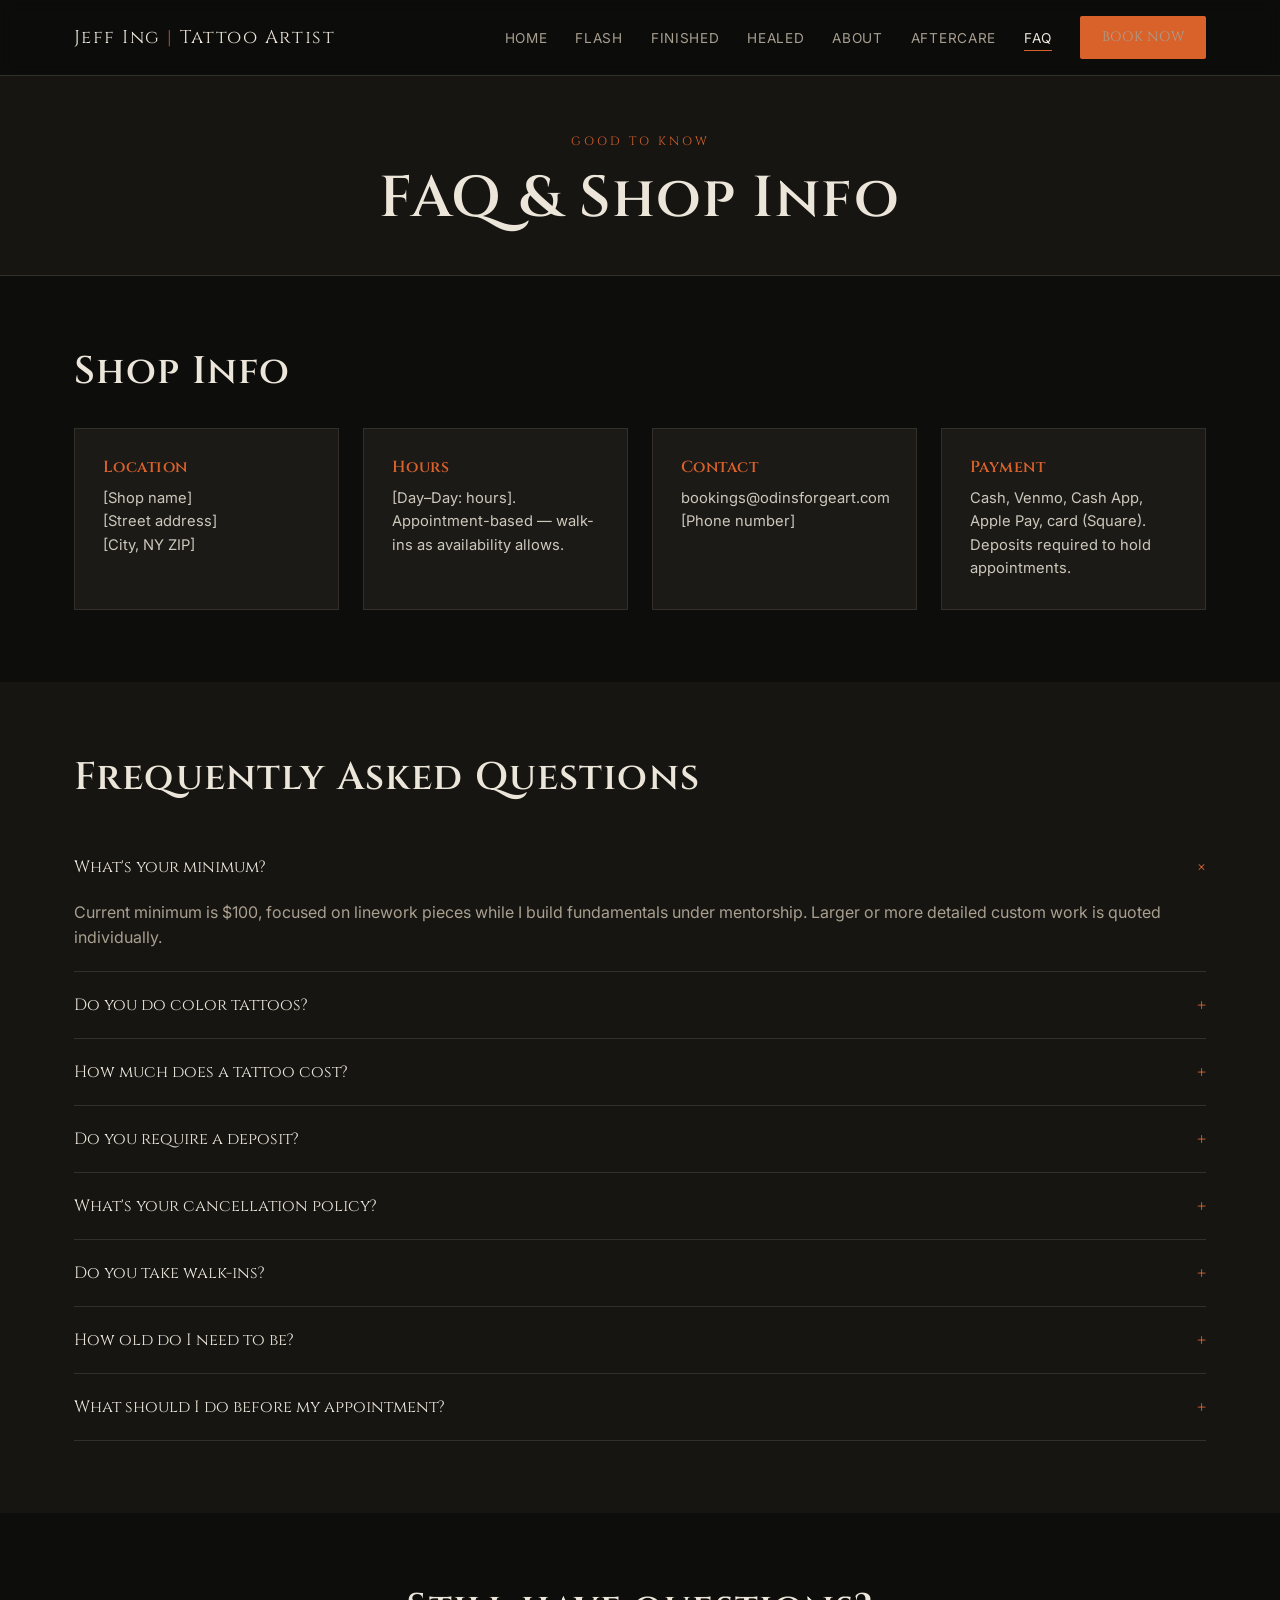
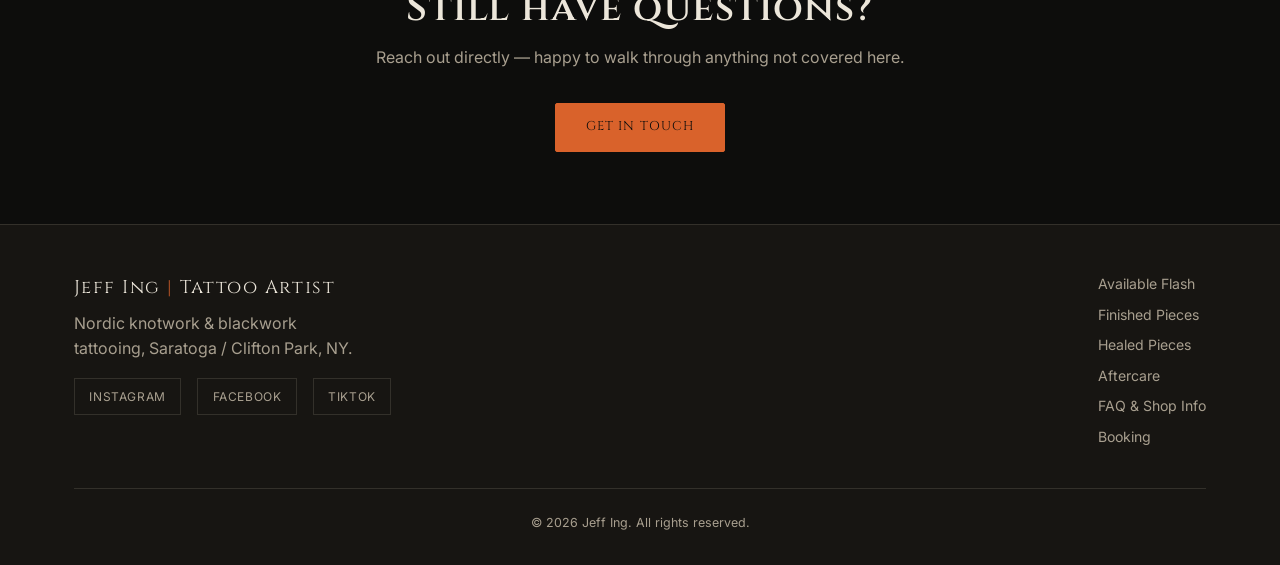
==== odinsforgeart-website 3/faq.html @ 67cf1f57 "Add files via upload" ====
<!DOCTYPE html>
<html lang="en">
<head>
<meta charset="UTF-8">
<meta name="viewport" content="width=device-width, initial-scale=1.0">
<title>FAQ &amp; Shop Info — Jeff Ing | Tattoo Artist</title>
<meta name="description" content="Frequently asked questions and shop information for Jeff Ing, tattoo artist.">
<link rel="preconnect" href="https://fonts.googleapis.com">
<link href="https://fonts.googleapis.com/css2?family=Cinzel:wght@500;600;700&family=Inter:wght@400;500;600&display=swap" rel="stylesheet">
<link rel="stylesheet" href="assets/css/style.css">
</head>
<body>

<header class="site-header">
  <div class="nav-wrap">
    <a href="index.html" class="brand">Jeff Ing <span>|</span> Tattoo Artist</a>
    <button class="nav-toggle" aria-label="Toggle navigation">
      <span></span><span></span><span></span>
    </button>
    <ul class="nav-links">
      <li><a href="index.html">Home</a></li>
      <li><a href="flash.html">Flash</a></li>
      <li><a href="finished.html">Finished</a></li>
      <li><a href="healed.html">Healed</a></li>
      <li><a href="about.html">About</a></li>
      <li><a href="aftercare.html">Aftercare</a></li>
      <li><a href="faq.html" class="active">FAQ</a></li>
      <li><a href="booking.html" class="btn btn-solid">Book Now</a></li>
    </ul>
  </div>
</header>

<section class="page-hero">
  <div class="container">
    <span class="eyebrow">Good to Know</span>
    <h1>FAQ &amp; Shop Info</h1>
  </div>
</section>

<section>
  <div class="container">
    <h2>Shop Info</h2>
    <div class="info-grid mt-2">
      <div class="info-card">
        <h3>Location</h3>
        <p><span data-field="shop_name">[Shop name]</span><br><span data-field="address_line1">[Street address]</span><br><span data-field="address_line2">[City, NY ZIP]</span></p>
      </div>
      <div class="info-card">
        <h3>Hours</h3>
        <p data-field="hours">[Day–Day: hours]. Appointment-based — walk-ins as availability allows.</p>
      </div>
      <div class="info-card">
        <h3>Contact</h3>
        <p><span data-field="booking_email">bookings@odinsforgeart.com</span><br><span data-field="phone">[Phone number]</span></p>
      </div>
      <div class="info-card">
        <h3>Payment</h3>
        <p>Cash, Venmo, Cash App, Apple Pay, card (Square). Deposits required to hold appointments.</p>
      </div>
    </div>
  </div>
</section>

<section class="alt">
  <div class="container">
    <h2>Frequently Asked Questions</h2>
    <div class="mt-2" id="faq-list"></div>
  </div>
</section>

<section class="text-center">
  <div class="container max-w">
    <h2>Still have questions?</h2>
    <p>Reach out directly — happy to walk through anything not covered here.</p>
    <a href="booking.html" class="btn btn-solid mt-2">Get in Touch</a>
  </div>
</section>

<footer class="site-footer">
  <div class="container">
    <div class="footer-grid">
      <div class="footer-brand">
        <a href="index.html" class="brand">Jeff Ing <span>|</span> Tattoo Artist</a>
        <p data-field="tagline" style="max-width:280px; margin-top:0.5rem;">Nordic knotwork &amp; blackwork tattooing, Saratoga / Clifton Park, NY.</p>
        <div class="footer-social">
          <a href="#" target="_blank" rel="noopener" data-field="instagram_url">Instagram</a>
          <a href="#" target="_blank" rel="noopener" data-field="facebook_url">Facebook</a>
          <a href="#" target="_blank" rel="noopener" data-field="tiktok_url">TikTok</a>
        </div>
      </div>
      <nav class="footer-links">
        <a href="flash.html">Available Flash</a>
        <a href="finished.html">Finished Pieces</a>
        <a href="healed.html">Healed Pieces</a>
        <a href="aftercare.html">Aftercare</a>
        <a href="faq.html">FAQ &amp; Shop Info</a>
        <a href="booking.html">Booking</a>
      </nav>
    </div>
    <div class="footer-bottom">
      &copy; <span id="year"></span> Jeff Ing. All rights reserved.
    </div>
  </div>
</footer>

<script src="assets/js/main.js"></script>
<script>
  document.getElementById('year').textContent = new Date().getFullYear();
  loadFAQ('faq-list');
</script>
</body>
</html>
---- odinsforgeart-website 3/assets/css/style.css ----
/* ============================================================
   Jeff Ing | Tattoo Artist — odinsforgeart.com
   Shared stylesheet — dark forge / Nordic blackwork theme
   ============================================================ */

:root {
  --bg: #0d0d0c;
  --bg-alt: #171512;
  --bg-card: #1c1a16;
  --ember: #d9622b;
  --ember-dim: #a94d22;
  --steel: #8a97a8;
  --bone: #ece6da;
  --muted: #a89f8f;
  --border: #33302a;
  --available: #4c8a5f;
  --booked: #8a4c4c;

  --font-display: 'Cinzel', 'Georgia', serif;
  --font-body: 'Inter', -apple-system, BlinkMacSystemFont, sans-serif;

  --max-width: 1180px;
}

* { box-sizing: border-box; margin: 0; padding: 0; }

html { scroll-behavior: smooth; }

body {
  background: var(--bg);
  color: var(--bone);
  font-family: var(--font-body);
  line-height: 1.6;
  -webkit-font-smoothing: antialiased;
}

img { max-width: 100%; display: block; }

a { color: inherit; text-decoration: none; }

h1, h2, h3, h4 {
  font-family: var(--font-display);
  font-weight: 600;
  letter-spacing: 0.03em;
  line-height: 1.25;
}

h1 { font-size: clamp(2.2rem, 5vw, 3.6rem); }
h2 { font-size: clamp(1.6rem, 3.5vw, 2.4rem); margin-bottom: 0.75rem; }
h3 { font-size: 1.25rem; }

p { color: var(--muted); }

.container {
  max-width: var(--max-width);
  margin: 0 auto;
  padding: 0 1.5rem;
}

.eyebrow {
  font-family: var(--font-display);
  text-transform: uppercase;
  letter-spacing: 0.25em;
  font-size: 0.75rem;
  color: var(--ember);
  display: block;
  margin-bottom: 0.75rem;
}

.rune-divider {
  width: 60px;
  height: 3px;
  background: var(--ember);
  margin: 1.25rem 0;
}
.rune-divider.center { margin-left: auto; margin-right: auto; }

/* ---------- Buttons ---------- */
.btn {
  display: inline-block;
  padding: 0.85rem 1.9rem;
  border: 1px solid var(--ember);
  color: var(--bone);
  font-family: var(--font-display);
  letter-spacing: 0.08em;
  text-transform: uppercase;
  font-size: 0.8rem;
  border-radius: 2px;
  transition: all 0.2s ease;
  cursor: pointer;
  background: transparent;
}
.btn:hover { background: var(--ember); border-color: var(--ember); color: #0d0d0c; }
.btn-solid { background: var(--ember); color: #0d0d0c; }
.btn-solid:hover { background: var(--ember-dim); border-color: var(--ember-dim); color: var(--bone); }

/* ---------- Header / Nav ---------- */
.site-header {
  position: sticky;
  top: 0;
  z-index: 100;
  background: rgba(13,13,12,0.92);
  backdrop-filter: blur(6px);
  border-bottom: 1px solid var(--border);
}
.nav-wrap {
  display: flex;
  align-items: center;
  justify-content: space-between;
  padding: 1rem 1.5rem;
  max-width: var(--max-width);
  margin: 0 auto;
}
.brand {
  font-family: var(--font-display);
  font-size: 1.15rem;
  letter-spacing: 0.08em;
  color: var(--bone);
}
.brand span { color: var(--ember); }
.brand small {
  display: block;
  font-family: var(--font-body);
  font-size: 0.65rem;
  letter-spacing: 0.2em;
  color: var(--muted);
  text-transform: uppercase;
  margin-top: 2px;
}

.nav-links {
  display: flex;
  gap: 1.75rem;
  align-items: center;
  list-style: none;
}
.nav-links a {
  font-size: 0.85rem;
  letter-spacing: 0.05em;
  text-transform: uppercase;
  color: var(--muted);
  transition: color 0.2s ease;
  padding-bottom: 4px;
  border-bottom: 1px solid transparent;
}
.nav-links a:hover,
.nav-links a.active {
  color: var(--bone);
  border-bottom-color: var(--ember);
}
.nav-links .btn { padding: 0.6rem 1.3rem; }

.nav-toggle {
  display: none;
  flex-direction: column;
  gap: 5px;
  background: none;
  border: none;
  cursor: pointer;
  padding: 6px;
}
.nav-toggle span {
  width: 24px;
  height: 2px;
  background: var(--bone);
}

@media (max-width: 860px) {
  .nav-toggle { display: flex; }
  .nav-links {
    position: absolute;
    top: 100%;
    left: 0;
    right: 0;
    background: var(--bg-alt);
    flex-direction: column;
    align-items: flex-start;
    padding: 1.5rem;
    gap: 1.25rem;
    border-bottom: 1px solid var(--border);
    display: none;
  }
  .nav-links.open { display: flex; }
}

/* ---------- Hero ---------- */
.hero {
  padding: 6rem 0 5rem;
  text-align: center;
  background:
    radial-gradient(ellipse at top, rgba(217,98,43,0.10), transparent 60%),
    var(--bg);
  border-bottom: 1px solid var(--border);
}
.hero p.lede {
  max-width: 560px;
  margin: 1.25rem auto 2rem;
  font-size: 1.05rem;
}
.hero .btn-row { display: flex; gap: 1rem; justify-content: center; flex-wrap: wrap; }

/* ---------- Page header (non-home) ---------- */
.page-hero {
  padding: 3.5rem 0 2.5rem;
  text-align: center;
  border-bottom: 1px solid var(--border);
  background: var(--bg-alt);
}
.page-hero p { max-width: 620px; margin: 0.75rem auto 0; }

/* ---------- Section spacing ---------- */
section { padding: 4.5rem 0; }
section.alt { background: var(--bg-alt); }

/* ---------- Nav Cards (home) ---------- */
.card-grid {
  display: grid;
  grid-template-columns: repeat(auto-fit, minmax(240px, 1fr));
  gap: 1.5rem;
  margin-top: 2rem;
}
.nav-card {
  background: var(--bg-card);
  border: 1px solid var(--border);
  padding: 2rem 1.5rem;
  text-align: center;
  transition: border-color 0.2s ease, transform 0.2s ease;
}
.nav-card:hover { border-color: var(--ember); transform: translateY(-3px); }
.nav-card .icon {
  width: 46px; height: 46px;
  margin: 0 auto 1rem;
  border: 1px solid var(--ember);
  border-radius: 50%;
  display: flex; align-items: center; justify-content: center;
  color: var(--ember);
  font-family: var(--font-display);
  font-size: 1.1rem;
}
.nav-card p { font-size: 0.9rem; margin-top: 0.5rem; }
.nav-card a.link { display: inline-block; margin-top: 1rem; font-size: 0.75rem; letter-spacing: 0.1em; text-transform: uppercase; color: var(--ember); }

/* ---------- Gallery ---------- */
.filter-row {
  display: flex;
  flex-wrap: wrap;
  gap: 0.6rem;
  margin: 2rem 0 2.5rem;
}
.filter-btn {
  background: transparent;
  border: 1px solid var(--border);
  color: var(--muted);
  padding: 0.45rem 1rem;
  font-size: 0.75rem;
  text-transform: uppercase;
  letter-spacing: 0.06em;
  cursor: pointer;
  transition: all 0.2s ease;
}
.filter-btn:hover { border-color: var(--ember); color: var(--bone); }
.filter-btn.active { background: var(--ember); border-color: var(--ember); color: #0d0d0c; }

.gallery-grid {
  display: grid;
  grid-template-columns: repeat(auto-fill, minmax(260px, 1fr));
  gap: 1.75rem;
}

.piece-card {
  background: var(--bg-card);
  border: 1px solid var(--border);
  overflow: hidden;
  transition: border-color 0.2s ease;
}
.piece-card:hover { border-color: var(--ember); }

.piece-img {
  aspect-ratio: 4 / 5;
  background:
    repeating-linear-gradient(45deg, #1a1815, #1a1815 10px, #17150f 10px, #17150f 20px);
  display: flex;
  align-items: center;
  justify-content: center;
  border-bottom: 1px solid var(--border);
  position: relative;
}
.piece-img .placeholder-label {
  font-size: 0.7rem;
  letter-spacing: 0.08em;
  text-transform: uppercase;
  color: var(--muted);
  border: 1px dashed var(--border);
  padding: 0.6rem 0.9rem;
  text-align: center;
  max-width: 80%;
}

.piece-body { padding: 1.1rem 1.2rem 1.3rem; }
.piece-body h3 { margin-bottom: 0.3rem; }
.piece-meta {
  display: flex;
  flex-wrap: wrap;
  gap: 0.4rem;
  margin-top: 0.7rem;
}
.tag {
  font-size: 0.68rem;
  text-transform: uppercase;
  letter-spacing: 0.06em;
  padding: 0.25rem 0.6rem;
  border: 1px solid var(--border);
  color: var(--muted);
}
.tag.status-available { border-color: var(--available); color: var(--available); }
.tag.status-booked { border-color: var(--booked); color: var(--booked); }
.price {
  font-family: var(--font-display);
  color: var(--ember);
  margin-top: 0.6rem;
  font-size: 0.95rem;
}

/* ---------- About ---------- */
.about-grid {
  display: grid;
  grid-template-columns: 1fr 1.3fr;
  gap: 3rem;
  align-items: start;
}
@media (max-width: 780px) { .about-grid { grid-template-columns: 1fr; } }
.portrait-placeholder {
  aspect-ratio: 3/4;
  background: repeating-linear-gradient(45deg, #1a1815, #1a1815 10px, #17150f 10px, #17150f 20px);
  border: 1px solid var(--border);
  display: flex; align-items: center; justify-content: center;
  color: var(--muted);
  font-size: 0.75rem;
  text-transform: uppercase;
  letter-spacing: 0.08em;
  text-align: center;
  padding: 1rem;
}
.about-grid .body p { margin-bottom: 1rem; color: var(--bone); opacity: 0.9; }

/* ---------- Values / list blocks ---------- */
.value-list { list-style: none; margin-top: 1rem; }
.value-list li {
  padding-left: 1.4rem;
  position: relative;
  margin-bottom: 0.6rem;
  color: var(--bone);
}
.value-list li::before {
  content: "\2726";
  position: absolute; left: 0; color: var(--ember);
  font-size: 0.8rem;
}

/* ---------- FAQ accordion ---------- */
.faq-item {
  border-bottom: 1px solid var(--border);
}
.faq-question {
  width: 100%;
  text-align: left;
  background: none;
  border: none;
  color: var(--bone);
  font-family: var(--font-display);
  font-size: 1.02rem;
  padding: 1.25rem 0;
  cursor: pointer;
  display: flex;
  justify-content: space-between;
  align-items: center;
  gap: 1rem;
}
.faq-question .plus { color: var(--ember); font-size: 1.2rem; transition: transform 0.2s ease; }
.faq-item.open .plus { transform: rotate(45deg); }
.faq-answer {
  max-height: 0;
  overflow: hidden;
  transition: max-height 0.25s ease;
}
.faq-item.open .faq-answer { max-height: 400px; }
.faq-answer p { padding-bottom: 1.25rem; }

/* ---------- Info cards (Shop / FAQ) ---------- */
.info-grid {
  display: grid;
  grid-template-columns: repeat(auto-fit, minmax(220px, 1fr));
  gap: 1.5rem;
}
.info-card {
  background: var(--bg-card);
  border: 1px solid var(--border);
  padding: 1.75rem;
}
.info-card h3 { color: var(--ember); font-size: 1rem; margin-bottom: 0.6rem; }
.info-card p { color: var(--bone); opacity: 0.85; font-size: 0.92rem; }

/* ---------- Aftercare steps ---------- */
.steps {
  counter-reset: step;
  list-style: none;
}
.steps li {
  counter-increment: step;
  position: relative;
  padding: 1.25rem 0 1.25rem 3.2rem;
  border-bottom: 1px solid var(--border);
}
.steps li::before {
  content: counter(step);
  position: absolute;
  left: 0; top: 1.15rem;
  width: 2.1rem; height: 2.1rem;
  border: 1px solid var(--ember);
  color: var(--ember);
  border-radius: 50%;
  display: flex; align-items: center; justify-content: center;
  font-family: var(--font-display);
  font-size: 0.9rem;
}
.steps li h3 { color: var(--bone); margin-bottom: 0.3rem; font-size: 1rem; }
.steps li p { font-size: 0.92rem; }

.warning-box {
  border: 1px solid var(--booked);
  background: rgba(138,76,76,0.08);
  padding: 1.5rem;
  margin-top: 2.5rem;
}
.warning-box h3 { color: var(--booked); margin-bottom: 0.5rem; }
.warning-box p { color: var(--bone); opacity: 0.9; font-size: 0.9rem; }

/* ---------- Contact / Booking ---------- */
.contact-grid {
  display: grid;
  grid-template-columns: repeat(auto-fit, minmax(240px, 1fr));
  gap: 1.5rem;
  margin-top: 2rem;
}
.contact-card {
  background: var(--bg-card);
  border: 1px solid var(--border);
  padding: 2rem;
  text-align: center;
}
.contact-card h3 { color: var(--ember); margin-bottom: 0.5rem; }
.contact-card p { font-size: 0.88rem; margin-bottom: 1.1rem; }

.booking-steps { margin-top: 3rem; }

/* ---------- Footer ---------- */
.site-footer {
  border-top: 1px solid var(--border);
  padding: 3rem 0 2rem;
  background: var(--bg-alt);
}
.footer-grid {
  display: flex;
  flex-wrap: wrap;
  justify-content: space-between;
  gap: 2rem;
}
.footer-brand .brand { margin-bottom: 0.5rem; }
.footer-social {
  display: flex;
  gap: 1rem;
  margin-top: 1rem;
}
.footer-social a {
  border: 1px solid var(--border);
  padding: 0.5rem 0.9rem;
  font-size: 0.75rem;
  text-transform: uppercase;
  letter-spacing: 0.05em;
  color: var(--muted);
}
.footer-social a:hover { border-color: var(--ember); color: var(--ember); }
.footer-links {
  display: flex;
  flex-direction: column;
  gap: 0.5rem;
}
.footer-links a { color: var(--muted); font-size: 0.88rem; }
.footer-links a:hover { color: var(--ember); }
.footer-bottom {
  margin-top: 2.5rem;
  padding-top: 1.5rem;
  border-top: 1px solid var(--border);
  font-size: 0.78rem;
  color: var(--muted);
  text-align: center;
}

/* ---------- Utility ---------- */
.text-center { text-align: center; }
.mt-2 { margin-top: 2rem; }
.max-w { max-width: 680px; margin: 0 auto; }
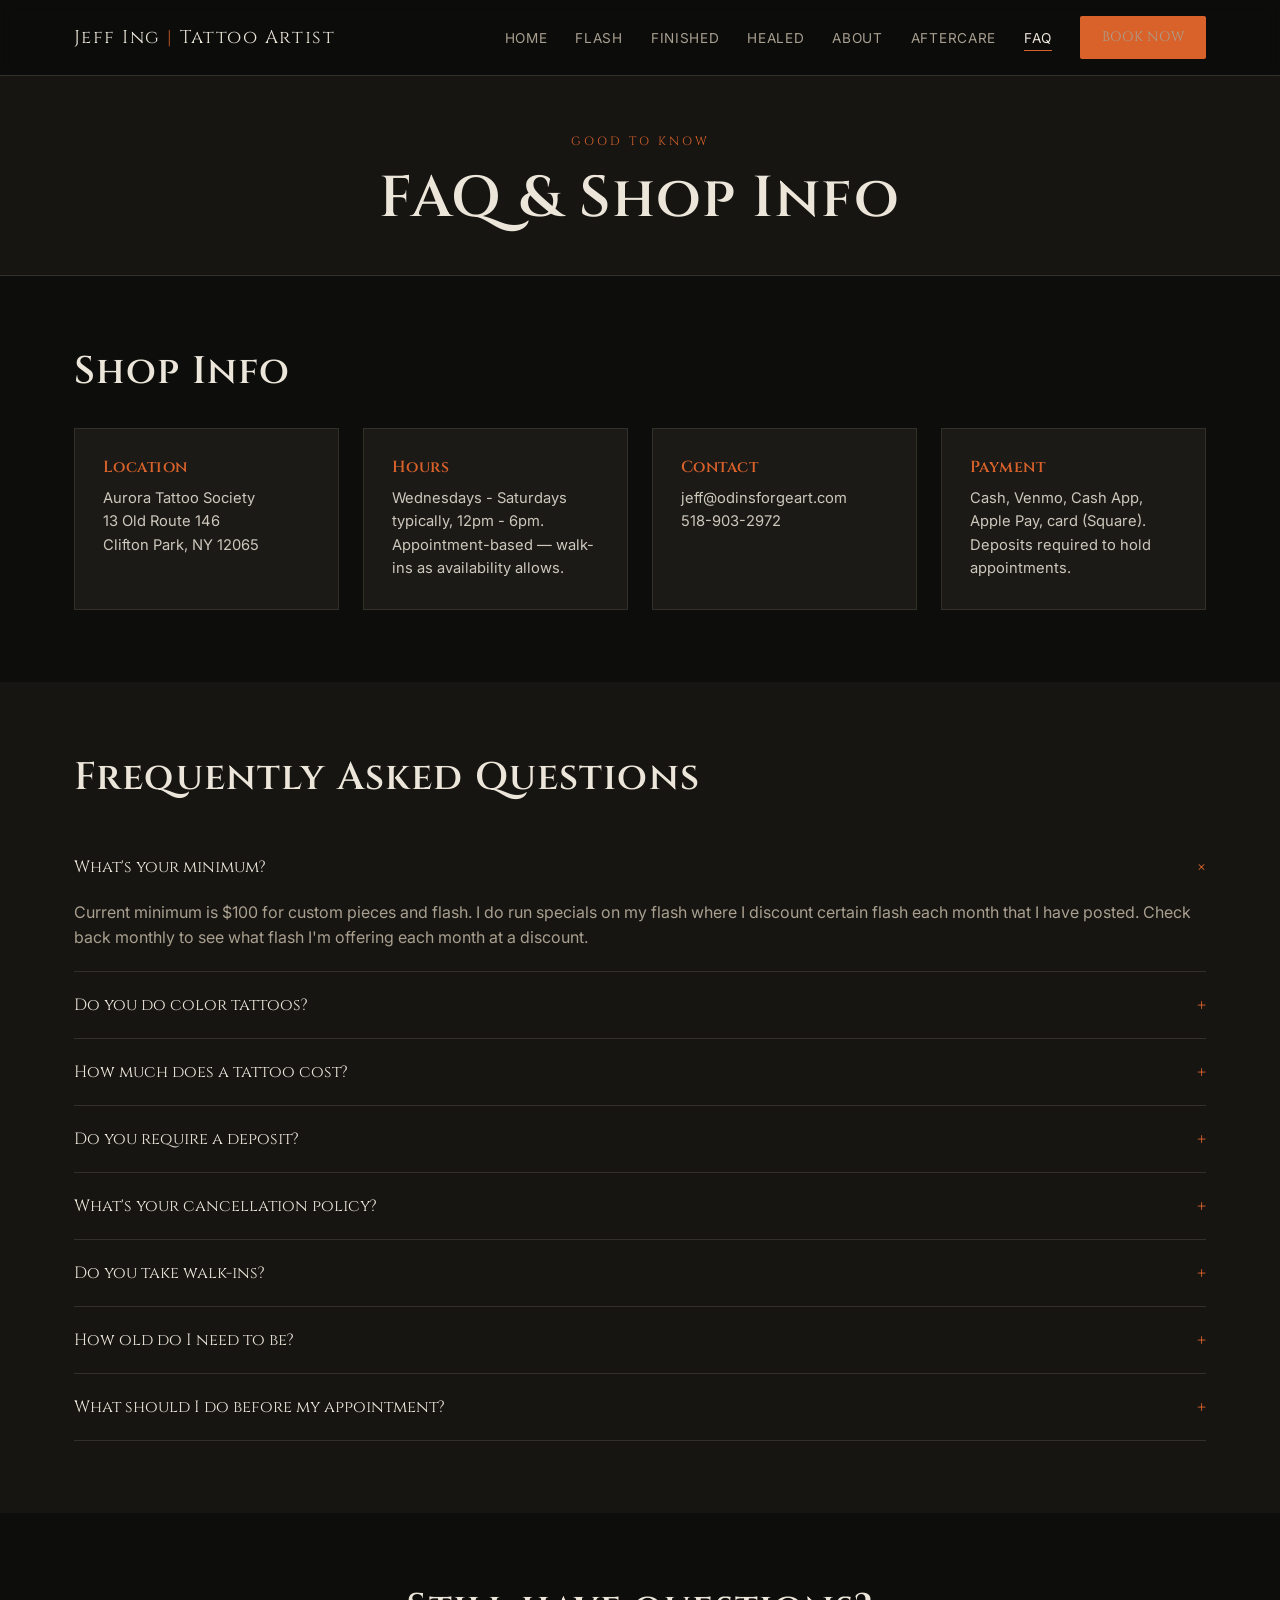
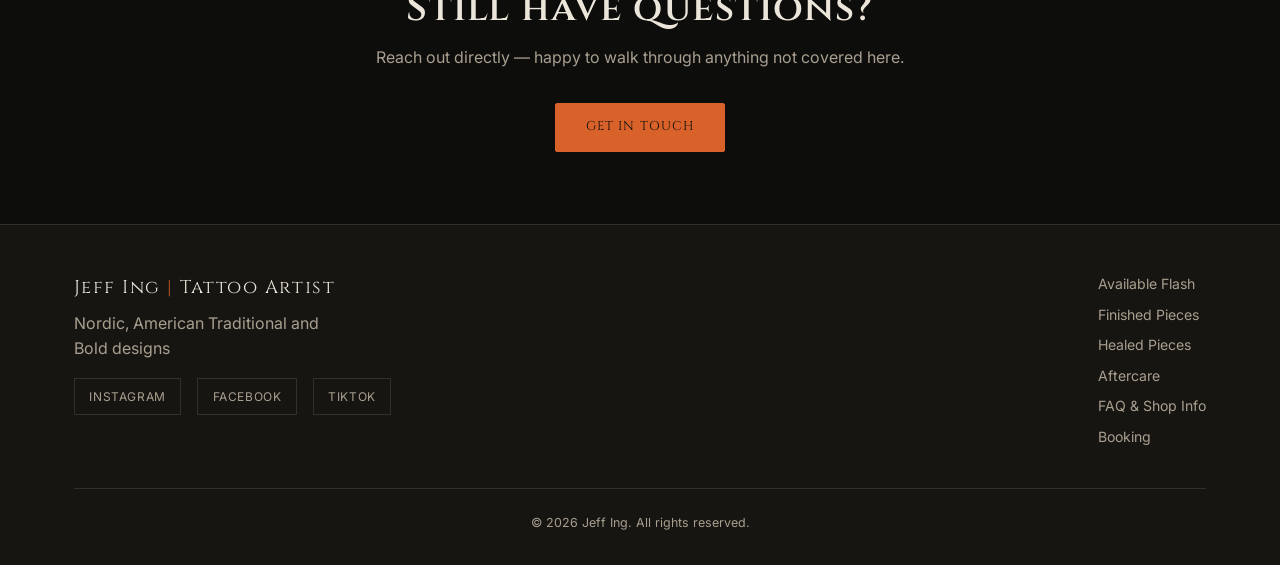
==== commit 0694c828: "Update faq.html" ====
--- a/odinsforgeart-website 3/faq.html
+++ b/odinsforgeart-website 3/faq.html
@@ -55,7 +55,7 @@
       </div>
       <div class="info-card">
         <h3>Payment</h3>
-        <p>Cash, Venmo, Cash App, Apple Pay, card (Square). Deposits required to hold appointments.</p>
+        <p data-field="payment_info">Cash, Venmo, Cash App, Apple Pay, card (Square). Deposits required to hold appointments.</p>
       </div>
     </div>
   </div>
